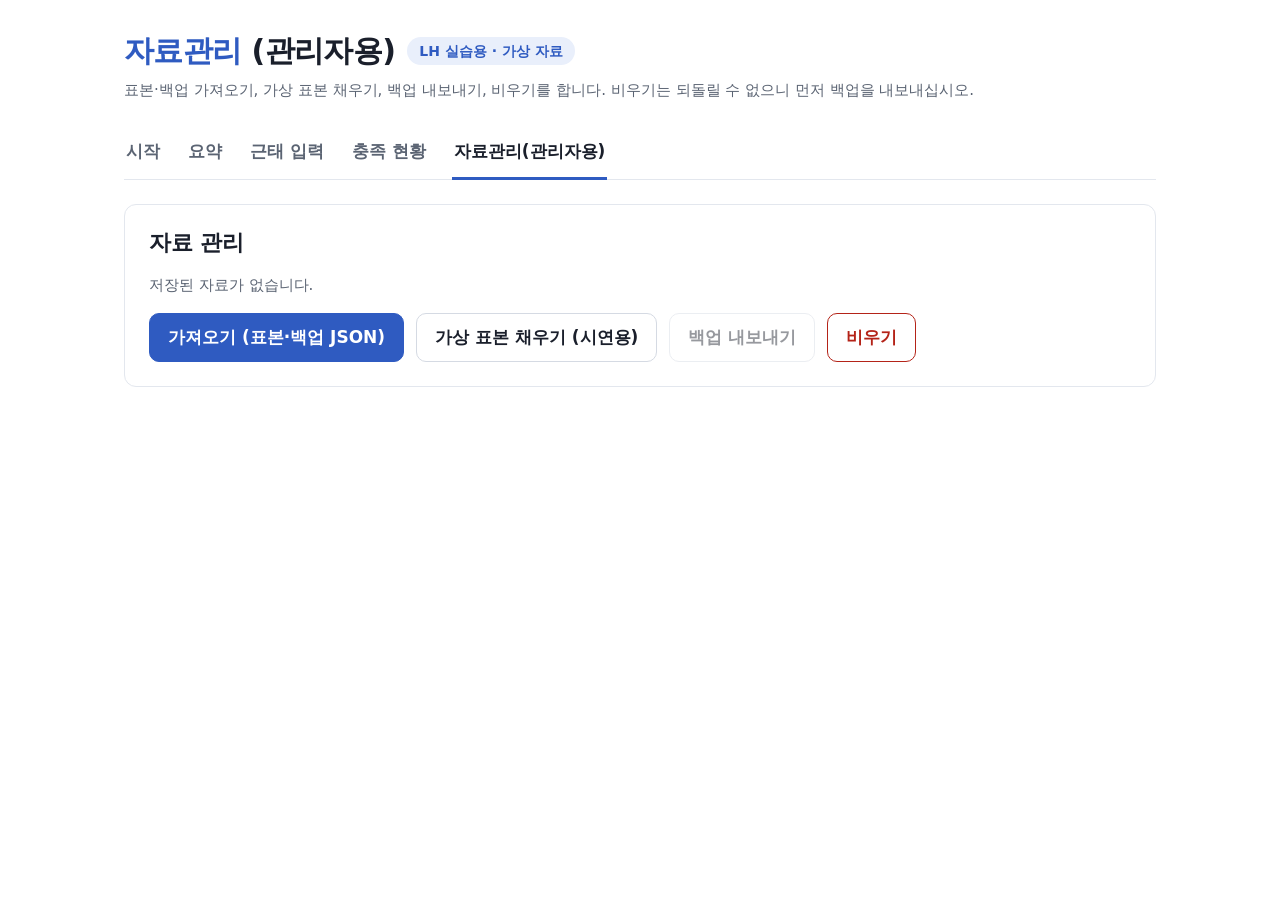
==== tools/pages/admin.html @ 6638960b "[팀-통합] 탭 재구성 — 시작(A·B만)·요약·근태 입력·충족 현황·자료관리(관리자용) - 시작 페이지의 요약을 pages/summary.html, 자료 관리를 pages/adm" ====
<!doctype html>
<html lang="ko">
<head>
<meta charset="utf-8">
<meta name="viewport" content="width=device-width, initial-scale=1">
<title>자료관리(관리자용) — 주 4.5일제 근무 현황 점검</title>
<link rel="stylesheet" href="../assets/style.css">
<style>
  .state { color: var(--muted); font-size: var(--fs-small); margin: 0 0 var(--s3); }
</style>
</head>
<body>
<div class="wrap">
  <div class="title-row">
    <h1><span class="accent">자료관리</span> (관리자용)</h1>
    <span class="practice-tag">LH 실습용 · 가상 자료</span>
  </div>
  <p class="sub">표본·백업 가져오기, 가상 표본 채우기, 백업 내보내기, 비우기를 합니다. 비우기는 되돌릴 수 없으니 먼저 백업을 내보내십시오.</p>

  <nav class="menu" aria-label="메뉴">
    <a href="../index.html">시작</a>
    <a href="summary.html">요약</a>
    <a href="IN.html">근태 입력</a>
    <a href="board.html">충족 현황</a>
    <a href="admin.html" aria-current="page">자료관리(관리자용)</a>
  </nav>

  <div class="card">
    <h2>자료 관리</h2>
    <p class="state" id="stateLine"></p>
    <div class="row">
      <button type="button" class="primary" id="importBtn">가져오기 (표본·백업 JSON)</button>
      <button type="button" id="sampleBtn">가상 표본 채우기 (시연용)</button>
      <input type="file" id="importFile" accept=".json,application/json" hidden>
      <button type="button" id="exportBtn">백업 내보내기</button>
      <button type="button" class="danger" id="clearBtn">비우기</button>
    </div>
    <div class="msg" id="manageMsg" role="status" aria-live="polite" hidden></div>
  </div>
</div>
<script src="../assets/common.js"></script>
<script>
(function () {
  'use strict';
  function $(id) { return document.getElementById(id); }

  function showMsg(text, kind) {
    var el = $('manageMsg');
    el.textContent = text;
    el.className = 'msg ' + kind;
    el.hidden = false;
  }

  /* 지금 저장된 자료 상태 한 줄 + 백업 버튼 켜고 끄기 */
  function renderState() {
    var d = loadData();
    $('stateLine').textContent = d.members.length === 0 && d.attendance.length === 0
      ? '저장된 자료가 없습니다.'
      : '저장된 자료: 대상 금요일 ' + (d.targetFriday || '-') + ' · 부서원 ' + d.members.length + '명 · 근태 ' + d.attendance.length + '건';
    $('exportBtn').disabled = d.members.length === 0 && d.attendance.length === 0;
  }

  /* 가상 표본 채우기(시연용) — fetch를 쓸 수 없어 data/team_sample.json과 같은 내용을 여기 한 벌 둔다.
     표본 파일을 바꾸면 이 값도 함께 바꾼다. */
  var SAMPLE = {"targetFriday":"2026-11-27","members":[{"id":"M01","dept":"가상1부","trainee":false},{"id":"M02","dept":"가상1부","trainee":false},{"id":"M03","dept":"가상1부","trainee":false},{"id":"M04","dept":"가상1부","trainee":false},{"id":"M05","dept":"가상1부","trainee":false},{"id":"M06","dept":"가상1부","trainee":true},{"id":"M07","dept":"가상2부","trainee":false},{"id":"M08","dept":"가상2부","trainee":false},{"id":"M09","dept":"가상2부","trainee":false},{"id":"M10","dept":"가상2부","trainee":false},{"id":"M11","dept":"가상2부","trainee":true},{"id":"M12","dept":"가상2부","trainee":true},{"id":"M13","dept":"가상3부","trainee":false},{"id":"M14","dept":"가상3부","trainee":false},{"id":"M15","dept":"가상3부","trainee":false},{"id":"M16","dept":"가상3부","trainee":false},{"id":"M17","dept":"가상3부","trainee":false},{"id":"M18","dept":"가상3부","trainee":false}],"attendance":[{"id":"M01","date":"2026-11-27","absentType":"휴가","absentHours":8},{"id":"M02","date":"2026-11-27","absentType":"출장","absentHours":4},{"id":"M03","date":"2026-11-27","absentType":"휴가","absentHours":3.5},{"id":"M04","date":"2026-11-27","absentType":"없음","absentHours":0},{"id":"M06","date":"2026-11-27","absentType":"없음","absentHours":0},{"id":"M07","date":"2026-11-27","absentType":"휴가","absentHours":4},{"id":"M08","date":"2026-11-27","absentType":"출장","absentHours":6},{"id":"M09","date":"2026-11-27","absentType":"없음","absentHours":0},{"id":"M11","date":"2026-11-27","absentType":"휴가","absentHours":8},{"id":"M13","date":"2026-11-27","absentType":"휴가","absentHours":8},{"id":"M14","date":"2026-11-27","absentType":"출장","absentHours":8},{"id":"M15","date":"2026-11-27","absentType":"휴가","absentHours":5},{"id":"M16","date":"2026-11-27","absentType":"없음","absentHours":0},{"id":"M17","date":"2026-11-27","absentType":"휴가","absentHours":4},{"id":"M17","date":"2026-11-27","absentType":"없음","absentHours":0},{"id":"M18","date":"2026-11-27","absentType":"휴가","absentHours":4}]};
  $('sampleBtn').addEventListener('click', function () {
    var d = loadData();
    if ((d.members.length > 0 || d.attendance.length > 0) &&
        !window.confirm('지금 자료를 지우고 가상 표본으로 바꾸시겠습니까?')) {
      showMsg('자료는 그대로입니다.', 'warn');
      return;
    }
    var copy = JSON.parse(JSON.stringify(SAMPLE));
    if (!saveData(copy)) { showMsg('이 브라우저에서는 저장할 수 없습니다.', 'error'); return; }
    showMsg('가상 표본을 채웠습니다. 부서원 ' + copy.members.length + '명, 근태 ' + copy.attendance.length + '건', 'ok');
    renderState();
  });

  $('importBtn').addEventListener('click', function () { $('importFile').click(); });
  $('importFile').addEventListener('change', function (e) {
    var file = e.target.files && e.target.files[0];
    e.target.value = '';
    if (!file) { return; }
    importJson(file).then(function (r) {
      showMsg(r.message, r.ok ? 'ok' : 'error');
      renderState();
    });
  });
  $('exportBtn').addEventListener('click', function () {
    exportJson();
    showMsg('백업 파일(team2g_backup.json)을 내려받았습니다.', 'ok');
  });
  $('clearBtn').addEventListener('click', function () {
    if (!window.confirm('저장된 자료를 모두 지우시겠습니까? 필요하면 먼저 백업을 내보내십시오.')) { return; }
    clearData();
    showMsg('자료를 비웠습니다. 가져오기로 표본을 다시 불러올 수 있습니다.', 'ok');
    renderState();
  });

  renderState();
})();
</script>
</body>
</html>
---- tools/assets/style.css ----
/* 공통 디자인 — ① 통합·화면만 고친다. 페이지에만 쓰는 스타일은 그 페이지 html의 <style>에 둔다.
   기준: docs/design.md 5절 (레퍼런스 LH 홈페이지 캡처 — 색·구조만 참고, 로고·이미지·코드는 가져오지 않음) */
:root {
  /* 색 */
  --primary: #2F5BC1;
  --primary-dark: #24489A;
  --primary-soft: #E9EFFB;
  --bg: #FFFFFF;
  --section: #F4F7FF;
  --card-gray: #F4F6F8;
  --card: #FFFFFF;
  --line: #E3E7EE;
  --dash: #D5DAE3;
  --text: #1A1F2B;
  --muted: #5B6473;
  --on-primary: #FFFFFF;
  /* 상태 꼬리표 4색 */
  --ok: #17703F;   --ok-bg: #E3F4EA;
  --bad: #B42318;  --bad-bg: #FDE8E7;
  --warn: #5F4500; --warn-bg: #FFE6A3;
  --gray: #4B5563; --gray-bg: #EEF0F3;
  /* 글자 */
  --fs-title: 30px; --fs-section: 22px; --fs-card: 20px; --fs-num: 32px; --fs-body: 17px; --fs-small: 15px;
  /* 간격·모서리 */
  --s1: 8px; --s2: 12px; --s3: 16px; --s4: 24px; --s5: 32px; --s6: 48px;
  --r-card: 12px; --r-btn: 10px;
  color-scheme: light;
}
* { box-sizing: border-box; }
html { -webkit-text-size-adjust: 100%; }
body {
  margin: 0;
  background: var(--bg);
  color: var(--text);
  font: var(--fs-body)/1.6 system-ui, -apple-system, "Malgun Gothic", "Apple SD Gothic Neo", "Noto Sans KR", sans-serif;
}
.wrap { max-width: 1080px; margin: 0 auto; padding: var(--s5) var(--s4) var(--s6); }

/* 제목: 크고 굵게, 앞 낱말만 파랑 */
.title-row { display: flex; flex-wrap: wrap; align-items: center; gap: var(--s2); margin-bottom: var(--s1); }
h1 { font-size: var(--fs-title); line-height: 1.25; margin: 0; font-weight: 800; letter-spacing: -0.02em; }
h1 .accent, h2 .accent { color: var(--primary); }
h2 { font-size: var(--fs-section); line-height: 1.3; margin: 0 0 var(--s3); font-weight: 700; letter-spacing: -0.01em; }
.sub { color: var(--muted); font-size: var(--fs-small); margin: 0 0 var(--s4); }
.practice-tag {
  display: inline-block; padding: 3px 12px; border-radius: 999px;
  background: var(--primary-soft); color: var(--primary); font-size: 14px; font-weight: 700;
}
a { color: var(--primary); }
:focus-visible { outline: 3px solid var(--primary); outline-offset: 2px; }

/* 메뉴: LH 공지 탭처럼 고른 것에 파란 밑줄 */
nav.menu { display: flex; flex-wrap: wrap; gap: var(--s4); margin-bottom: var(--s4); border-bottom: 1px solid var(--line); }
nav.menu a {
  display: inline-block; padding: var(--s2) 2px; color: var(--muted); text-decoration: none;
  font-size: var(--fs-body); font-weight: 600; border-bottom: 3px solid transparent; margin-bottom: -1px;
}
nav.menu a:hover { color: var(--text); }
nav.menu a[aria-current="page"] { color: var(--text); border-bottom-color: var(--primary); }

/* 카드 */
.card {
  background: var(--card); border: 1px solid var(--line); border-radius: var(--r-card);
  padding: var(--s4); margin-bottom: 20px;
}
.card.gray { background: var(--card-gray); border-color: transparent; }
.section { background: var(--section); border-radius: var(--r-card); padding: var(--s4); margin-bottom: 20px; }
.row { display: flex; flex-wrap: wrap; gap: var(--s2); align-items: center; }

/* 버튼: 중요한 버튼 하나만 파랑, 비우기는 빨강 */
button, .btn {
  font: inherit; font-size: var(--fs-body); font-weight: 600;
  border: 1px solid var(--dash); background: var(--card); color: var(--text);
  border-radius: var(--r-btn); padding: 10px 18px; cursor: pointer; min-height: 44px;
  transition: transform .08s ease, background-color .15s ease;
}
button:hover { background: var(--card-gray); }
button:active { transform: scale(.98); }
button.primary { background: var(--primary); border-color: var(--primary); color: var(--on-primary); }
button.primary:hover { background: var(--primary-dark); border-color: var(--primary-dark); }
button.danger { color: var(--bad); border-color: var(--bad); background: var(--card); }
button.danger:hover { background: var(--bad-bg); }
button:disabled { opacity: .45; cursor: not-allowed; transform: none; }

/* 입력 칸 */
input, select {
  font: inherit; font-size: var(--fs-body); color: var(--text); background: var(--card);
  border: 1px solid var(--dash); border-radius: var(--r-btn); padding: 9px 12px; min-height: 44px;
}
label { font-weight: 600; }

/* 표: LH 공지 목록처럼 줄 사이 점선, 숫자 오른쪽 정렬 */
.table-wrap { overflow-x: auto; }
table { width: 100%; border-collapse: collapse; font-variant-numeric: tabular-nums; }
th, td { text-align: left; padding: var(--s2) var(--s1); border-bottom: 1px dashed var(--dash); white-space: nowrap; }
th { color: var(--muted); font-size: var(--fs-small); font-weight: 700; border-bottom: 1px solid var(--line); }
th.num, td.num { text-align: right; }

/* 탭 */
.tabs { display: flex; gap: var(--s4); border-bottom: 1px solid var(--line); margin-bottom: var(--s3); }
.tabs button {
  border: 0; border-radius: 0; background: none; padding: var(--s1) 2px; min-height: 40px;
  color: var(--muted); border-bottom: 3px solid transparent; margin-bottom: -1px;
}
.tabs button:hover { background: none; color: var(--text); }
.tabs button[aria-selected="true"] { color: var(--text); border-bottom-color: var(--primary); }

/* 안내 문구 */
.msg { padding: var(--s2) var(--s3); border-radius: var(--r-btn); margin-top: var(--s2); animation: msg-in .25s ease; }
.msg.ok { background: var(--ok-bg); color: var(--ok); }
.msg.error { background: var(--bad-bg); color: var(--bad); }
.msg.warn { background: var(--warn-bg); color: var(--warn); }
@keyframes msg-in { from { opacity: 0; transform: translateY(-4px); } to { opacity: 1; transform: none; } }

/* 상태 꼬리표 4색 — 늘 글자와 함께 */
.badge { display: inline-block; border-radius: 999px; padding: 2px 12px; font-weight: 700; font-size: 14px; white-space: nowrap; background: var(--gray-bg); color: var(--gray); }
.badge.ok { background: var(--ok-bg); color: var(--ok); }
.badge.bad { background: var(--bad-bg); color: var(--bad); }
.badge.warn { background: var(--warn-bg); color: var(--warn); }
.badge.gray { background: var(--gray-bg); color: var(--gray); }
.confirm { color: var(--muted); font-size: 14px; }

@media (max-width: 640px) {
  :root { --fs-title: 24px; --fs-section: 20px; --fs-num: 26px; }
  .wrap { padding: var(--s4) var(--s3) var(--s5); }
  .card, .section { padding: var(--s3); }
  nav.menu { gap: var(--s3); }
}
@media (prefers-reduced-motion: reduce) {
  * { animation: none !important; transition: none !important; }
}
[hidden] { display: none !important; }
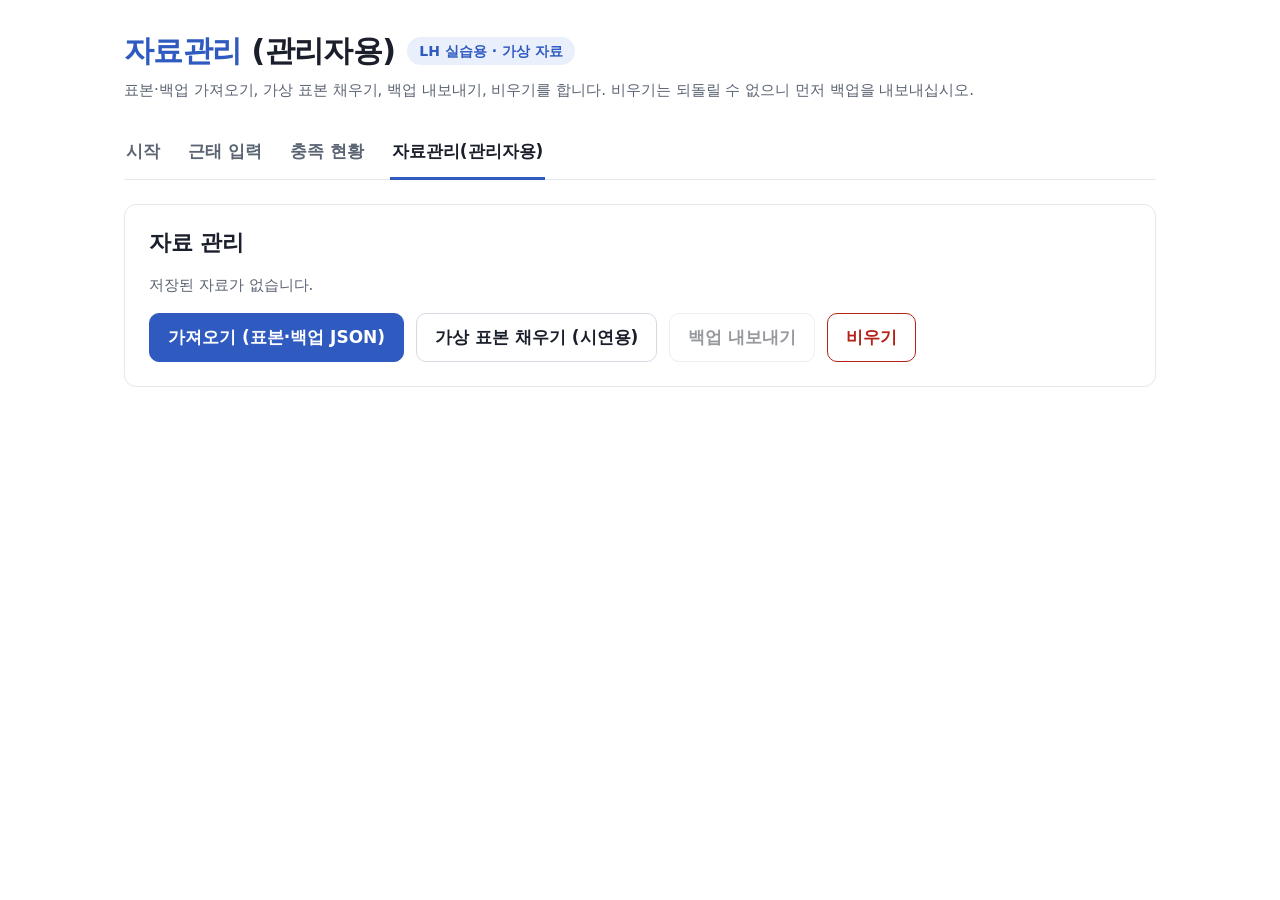
==== commit acd71ee6: "[팀-통합] PC 화면은 시작에 요약을 합치고 요약 탭 감춤 — 휴대폰은 그대로 Co-Authored-By: Claude Opus 5.5 <noreply@anthropic.com>" ====
--- a/tools/pages/admin.html
+++ b/tools/pages/admin.html
@@ -19,7 +19,7 @@
 
   <nav class="menu" aria-label="메뉴">
     <a href="../index.html">시작</a>
-    <a href="summary.html">요약</a>
+    <a class="mobile-only" href="summary.html">요약</a>
     <a href="IN.html">근태 입력</a>
     <a href="board.html">충족 현황</a>
     <a href="admin.html" aria-current="page">자료관리(관리자용)</a>
--- a/tools/assets/style.css
+++ b/tools/assets/style.css
@@ -129,4 +129,7 @@
 @media (prefers-reduced-motion: reduce) {
   * { animation: none !important; transition: none !important; }
 }
+/* PC에서는 시작 페이지에 요약을 합쳐 보이고 요약 탭을 감춘다. 휴대폰(640px 이하)은 요약을 따로 탭으로 둔다. */
+@media (min-width: 641px) { .mobile-only { display: none !important; } }
+@media (max-width: 640px) { .pc-only { display: none !important; } }
 [hidden] { display: none !important; }
